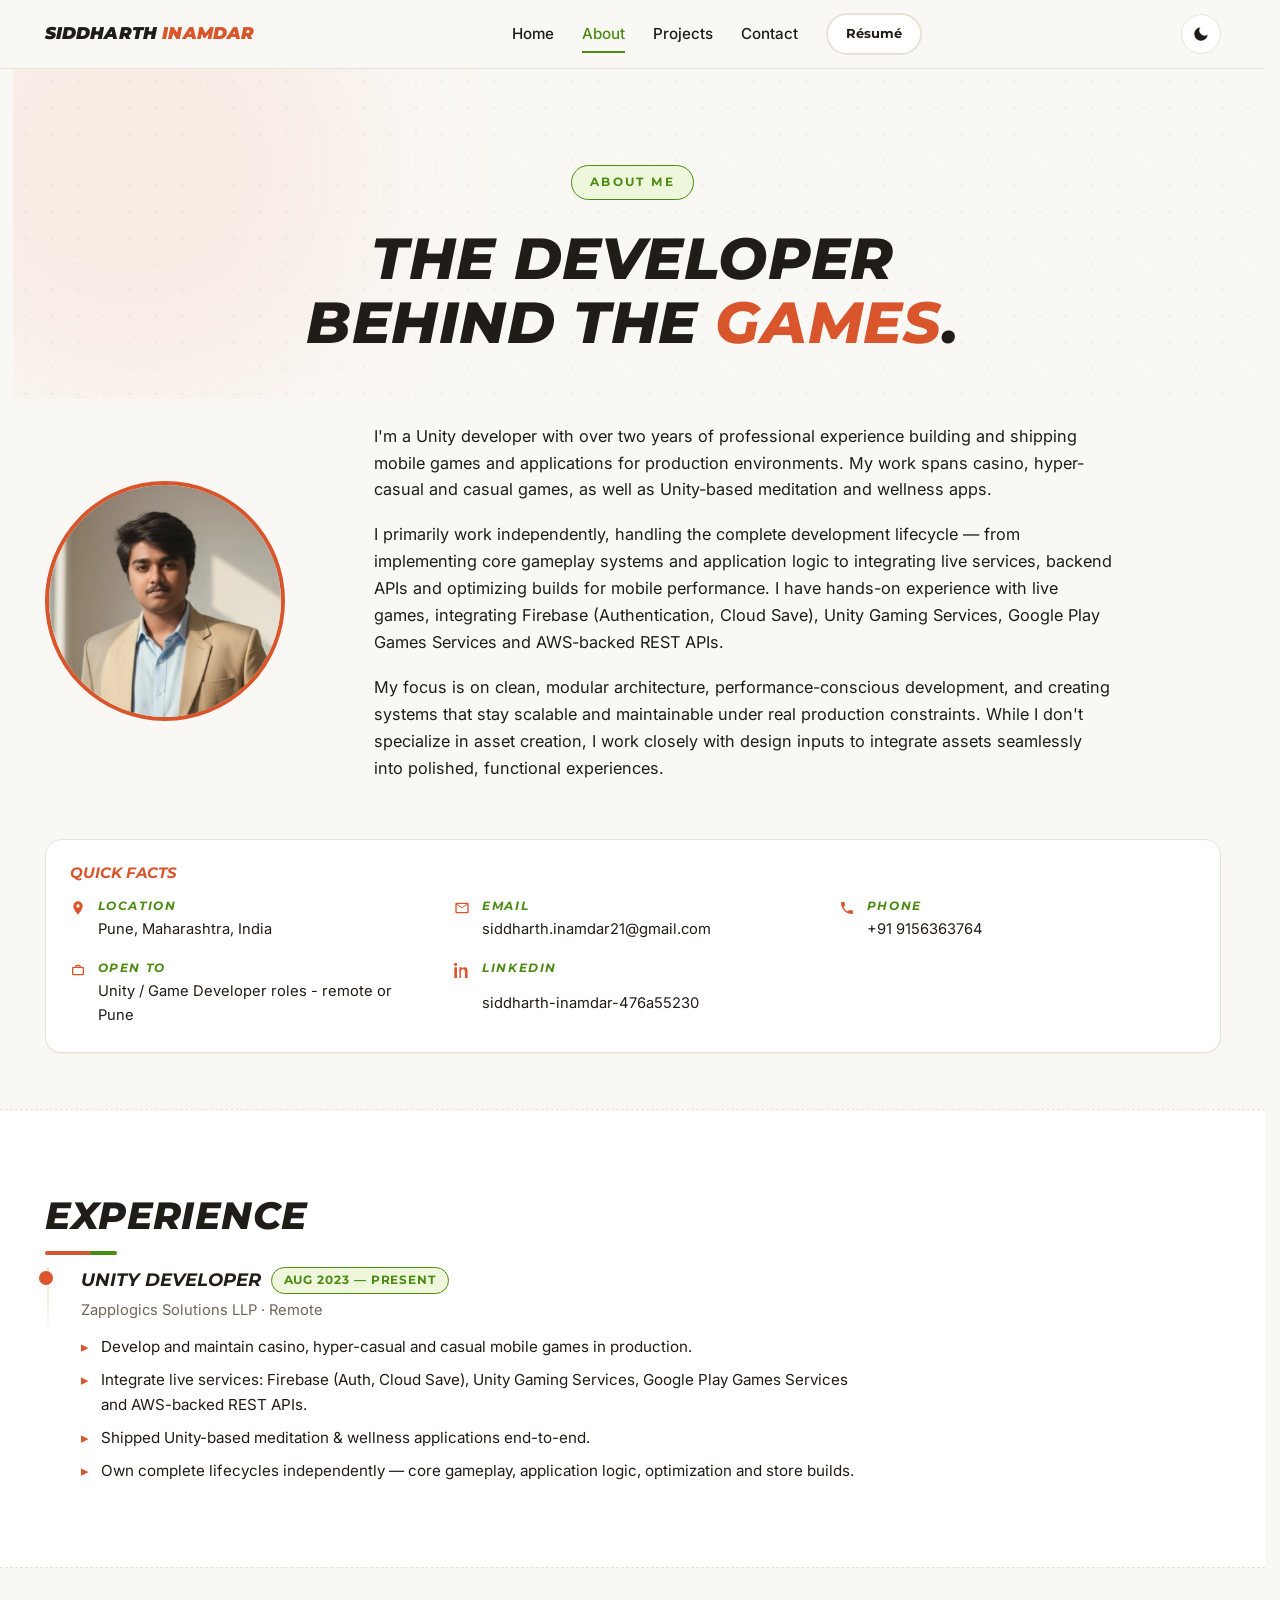
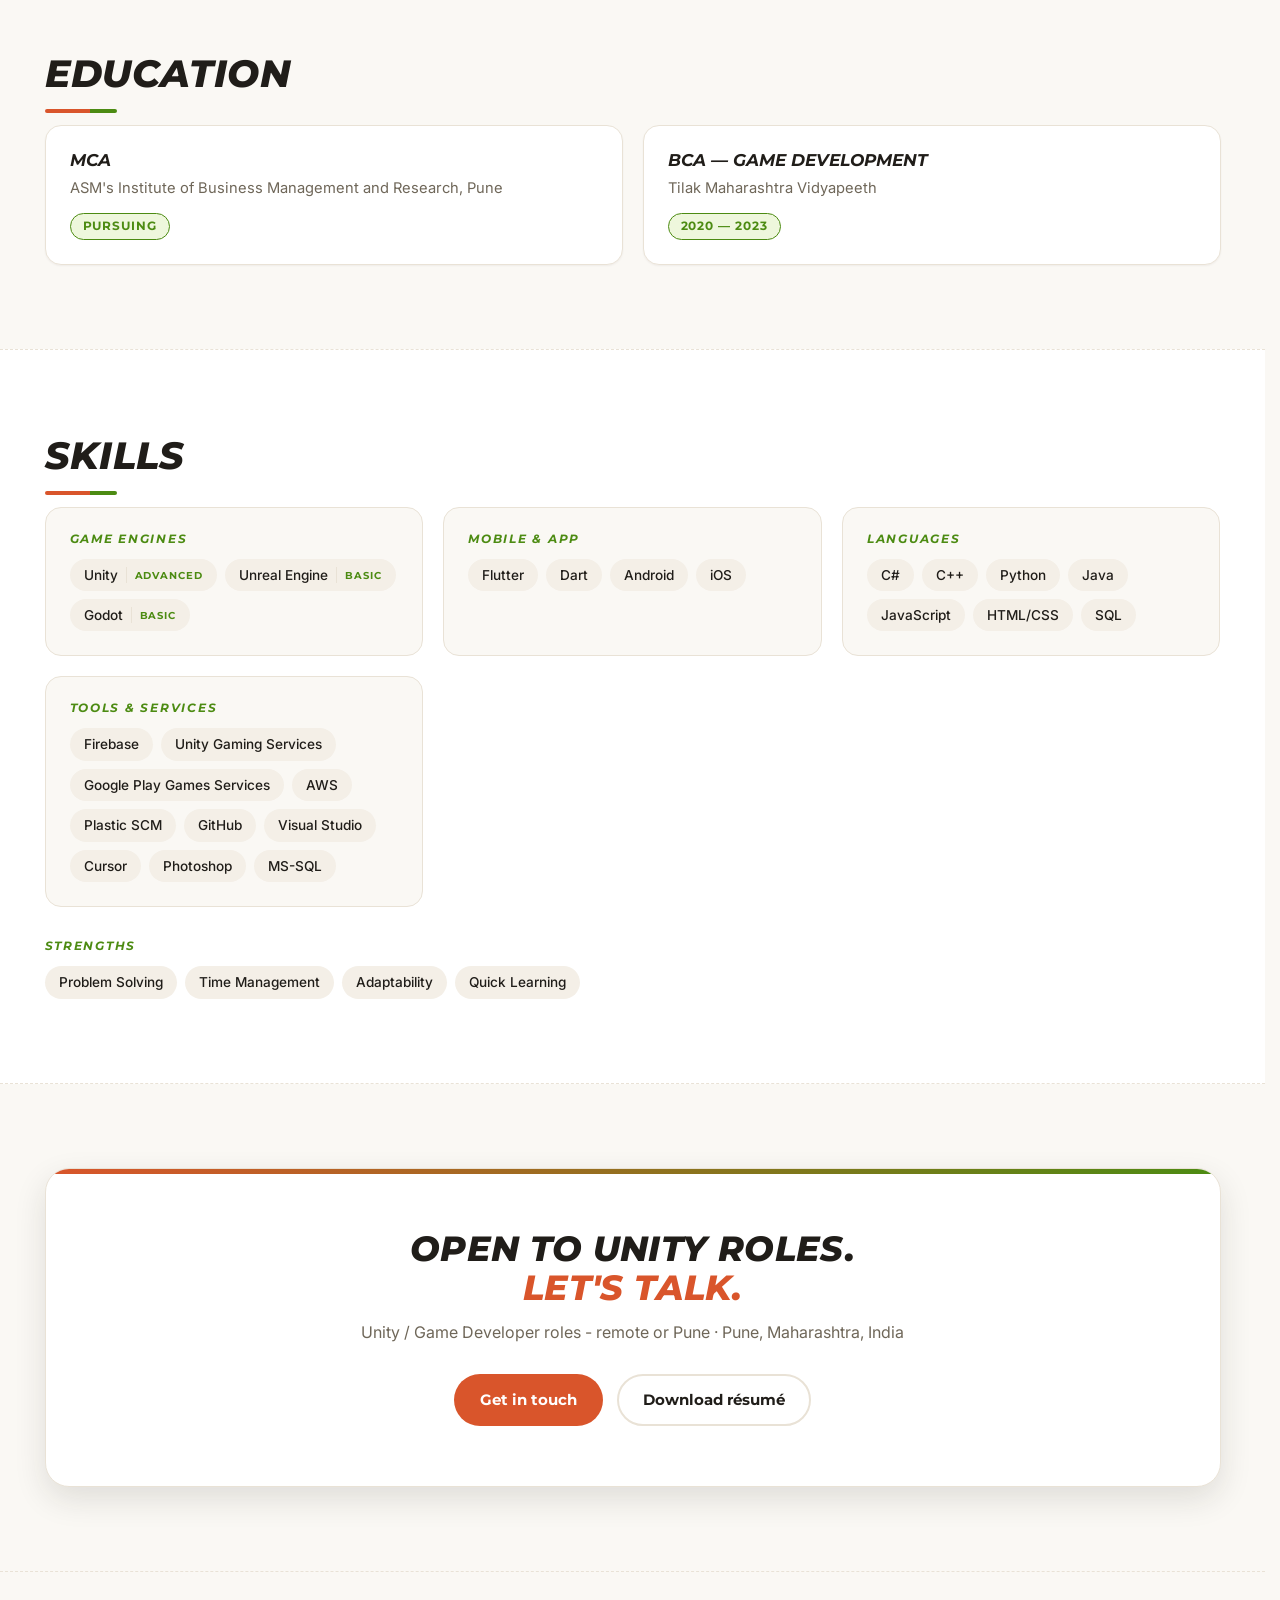
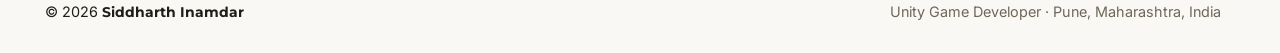
==== pages/about/index.html @ 82a7744d "Portfolio site Static site (plain HTML/CSS/JS, no build step) for GitHub Pages.  - 55 projects in da" ====
<!DOCTYPE html>
<html lang="en">
<head>
  <meta charset="UTF-8" />
  <meta name="viewport" content="width=device-width, initial-scale=1.0" />
  <title>About — Siddharth Inamdar</title>
  <meta name="description" content="About Siddharth Inamdar — Unity developer with 3+ years of professional experience: work history, education, skills and strengths." />

  <meta property="og:type" content="profile" />
  <meta property="og:title" content="About — Siddharth Inamdar" />
  <meta property="og:description" content="Unity developer with 3+ years shipping mobile games. Experience, education and skills." />
  <meta property="og:image" content="../../assets/og-image.png" />
  <meta name="twitter:card" content="summary_large_image" />

  <link rel="icon" type="image/svg+xml" href="../../assets/favicon.svg" />

  <script>
    (function () {
      var t = localStorage.getItem("theme");
      if (!t) t = (window.matchMedia && window.matchMedia("(prefers-color-scheme: light)").matches) ? "light" : "dark";
      document.documentElement.setAttribute("data-theme", t);
    })();
  </script>

  <link rel="preconnect" href="https://fonts.googleapis.com" />
  <link rel="preconnect" href="https://fonts.gstatic.com" crossorigin />
  <link href="https://fonts.googleapis.com/css2?family=Inter:wght@400;500;600&family=Montserrat:ital,wght@0,600;0,700;1,800;1,900&display=swap" rel="stylesheet" />

  <link rel="stylesheet" href="../../css/style.css" />
</head>
<body>

  <!-- ============ NAV ============ -->
  <header class="nav" id="top">
    <div class="nav-inner container">
      <a href="../../index.html" class="wordmark">Siddharth&nbsp;<span>Inamdar</span></a>
      <nav class="nav-links" id="navLinks" aria-label="Main navigation">
        <a href="../../index.html">Home</a>
        <a href="../about/index.html" aria-current="page">About</a>
        <a href="../projects/index.html">Projects</a>
        <a href="../contact/index.html">Contact</a>
        <a class="btn btn-outline btn-sm" href="../../assets/resume/Siddharth_Inamdar_Resume.pdf" download>Résumé</a>
      </nav>
      <div class="nav-actions">
        <button class="theme-toggle" id="themeToggle" aria-label="Toggle light/dark theme">
          <svg class="icon-sun" viewBox="0 0 24 24" aria-hidden="true"><path d="M12 17a5 5 0 1 0 0-10 5 5 0 0 0 0 10zm0 2a1 1 0 0 1 1 1v1a1 1 0 1 1-2 0v-1a1 1 0 0 1 1-1zm0-16a1 1 0 0 1 1 1v1a1 1 0 1 1-2 0V4a1 1 0 0 1 1-1zm9 8a1 1 0 1 1 0 2h-1a1 1 0 1 1 0-2h1zM4 11a1 1 0 1 1 0 2H3a1 1 0 1 1 0-2h1zm14.66-6.07a1 1 0 0 1 0 1.41l-.7.71a1 1 0 1 1-1.42-1.41l.71-.71a1 1 0 0 1 1.41 0zM7.46 16.54a1 1 0 0 1 0 1.41l-.71.71a1 1 0 0 1-1.41-1.41l.7-.71a1 1 0 0 1 1.42 0zm11.2 2.12a1 1 0 0 1-1.41 0l-.71-.7a1 1 0 0 1 1.42-1.42l.7.71a1 1 0 0 1 0 1.41zM6.05 4.93a1 1 0 0 1 1.41 0l.71.7A1 1 0 1 1 6.75 7.05l-.7-.71a1 1 0 0 1 0-1.41z"/></svg>
          <svg class="icon-moon" viewBox="0 0 24 24" aria-hidden="true"><path d="M21 12.79A9 9 0 1 1 11.21 3a7 7 0 0 0 9.79 9.79z"/></svg>
        </button>
        <button class="nav-toggle" id="navToggle" aria-label="Toggle menu" aria-expanded="false">
          <span></span><span></span><span></span>
        </button>
      </div>
    </div>
  </header>

  <main>
    <!-- ============ PAGE HEADER ============ -->
    <section class="page-header container">
      <p class="eyebrow">About Me</p>
      <h1>The developer<br />behind the <span class="accent">games</span>.</h1>
    </section>

    <!-- ============ INTRO: photo + summary, with the facts strip beneath ============ -->
    <section class="section section-tight container">
      <div class="about-intro">
        <img class="about-photo reveal" id="aboutPhoto" src="../../assets/images/profile.jpg" alt="Siddharth Inamdar"
             onerror="this.style.display='none'" />
        <div class="about-summary" id="aboutSummary"></div>
      </div>

      <div class="side-card quick-facts reveal">
        <h3>Quick Facts</h3>
        <ul class="facts-list" id="quickFacts"></ul>
      </div>
    </section>

    <!-- ============ EXPERIENCE ============ -->
    <section class="section section-alt">
      <div class="container">
        <h2 class="section-title reveal">Experience</h2>
        <div class="timeline" id="expTimeline"></div>
      </div>
    </section>

    <!-- ============ EDUCATION ============ -->
    <section class="section container">
      <h2 class="section-title reveal">Education</h2>
      <div class="edu-grid" id="eduList"></div>
    </section>

    <!-- ============ SKILLS ============ -->
    <section class="section section-alt">
      <div class="container">
        <h2 class="section-title reveal">Skills</h2>
        <div class="skill-groups" id="skillGroups"></div>
        <h3 class="strengths-title reveal">Strengths</h3>
        <ul class="chips reveal" id="strengthChips"></ul>
      </div>
    </section>

    <!-- ============ CTA ============ -->
    <section class="section container">
      <div class="cta-band reveal">
        <h2>Open to Unity roles.<br /><span class="accent">Let's talk.</span></h2>
        <p class="muted" id="ctaOpenTo"></p>
        <div class="hero-cta">
          <a class="btn btn-primary" href="../contact/index.html">Get in touch</a>
          <a class="btn btn-outline" href="../../assets/resume/Siddharth_Inamdar_Resume.pdf" download>Download résumé</a>
        </div>
      </div>
    </section>
  </main>

  <!-- ============ FOOTER ============ -->
  <footer class="footer">
    <div class="container footer-inner">
      <span>© <span id="year"></span> <span class="footer-name">Siddharth Inamdar</span></span>
      <span class="muted" id="footerMeta"></span>
    </div>
  </footer>

  <script src="../../data/profile.js"></script>
  <script src="../../data/about.js"></script>
  <script src="../../js/core.js"></script>
  <script src="../../js/pages/about.js"></script>
</body>
</html>
---- css/style.css ----
/* ==========================================================================
   Siddharth Inamdar — Portfolio
   Dual-theme design system. DARK (default) = deep navy + coral + neon green.
   LIGHT = warm cream alternate. All colors live in the variable blocks below.
   ========================================================================== */

:root,
:root[data-theme="dark"] {
  --bg: #070720;
  --surface: #0e0e33;
  --ink: #f1f1f8;
  --muted: #a0a0c0;
  --line: #23234d;
  --accent: #ff6b52;          /* coral — primary actions, highlights */
  --accent-hover: #ff8a75;
  --accent-soft: rgba(255, 107, 82, 0.14);
  --accent2: #b8f04d;         /* neon green — active states, eyebrow */
  --accent2-soft: rgba(184, 240, 77, 0.12);
  --chip-bg: #1a1a44;
  --nav-bg: rgba(7, 7, 32, 0.82);
  --active-bg: var(--accent2);
  --active-ink: #070720;
  --shadow: 0 1px 3px rgba(0, 0, 0, 0.4);
  --shadow-lift: 0 14px 36px rgba(0, 0, 0, 0.55);
  --glow: 0 0 24px rgba(255, 107, 82, 0.25);
  --hero-glow-1: rgba(255, 107, 82, 0.14);
  --hero-glow-2: rgba(184, 240, 77, 0.10);
  --dot-grid: rgba(255, 255, 255, 0.05);
}

:root[data-theme="light"] {
  --bg: #faf8f4;
  --surface: #ffffff;
  --ink: #201d19;
  --muted: #6f6759;
  --line: #e9e2d6;
  --accent: #d9552b;
  --accent-hover: #b8401d;
  --accent-soft: #fcede6;
  --accent2: #4c8b12;
  --accent2-soft: #eef7dc;
  --chip-bg: #f4efe7;
  --nav-bg: rgba(250, 248, 244, 0.85);
  --active-bg: #201d19;
  --active-ink: #ffffff;
  --shadow: 0 1px 2px rgba(32, 29, 25, 0.05);
  --shadow-lift: 0 12px 32px rgba(32, 29, 25, 0.12);
  --glow: none;
  --hero-glow-1: rgba(217, 85, 43, 0.07);
  --hero-glow-2: rgba(76, 139, 18, 0.06);
  --dot-grid: rgba(32, 29, 25, 0.06);
}

:root {
  --radius: 16px;
  --font-display: "Montserrat", "Segoe UI", sans-serif;
  --font-body: "Inter", "Segoe UI", sans-serif;
  --container: 1240px;

  --cat-professional-bg: rgba( 91, 141, 239, 0.18); --cat-professional-ink: #6f9dff;
  --cat-published-bg:    rgba( 79, 184, 119, 0.18); --cat-published-ink:    #4fb877;
  --cat-prototype-bg:    rgba(232, 185,  60, 0.18); --cat-prototype-ink:    #d9a92f;
  --cat-academic-bg:     rgba(155, 110, 243, 0.18); --cat-academic-ink:     #a986f5;
  --cat-boardgame-bg:    rgba(240, 106, 138, 0.18); --cat-boardgame-ink:    #f06a8a;
  --cat-casino-bg:       rgba( 45, 212, 191, 0.18); --cat-casino-ink:       #2dd4bf;
  --cat-apps-bg:         rgba(251, 146,  60, 0.18); --cat-apps-ink:         #fb923c;
}

:root[data-theme="light"] {
  --cat-professional-bg: #e8f0fe; --cat-professional-ink: #2a5db0;
  --cat-published-bg:    #e5f4ea; --cat-published-ink:    #1f7a3d;
  --cat-prototype-bg:    #fdf2dc; --cat-prototype-ink:    #9a6b0f;
  --cat-academic-bg:     #f0eafc; --cat-academic-ink:     #6941c6;
  --cat-boardgame-bg:    #fde8ec; --cat-boardgame-ink:    #b42348;
  --cat-casino-bg:       #d9f6f2; --cat-casino-ink:       #0f766e;
  --cat-apps-bg:         #ffeddc; --cat-apps-ink:         #c2410c;
}

* { box-sizing: border-box; margin: 0; padding: 0; }

html { scroll-behavior: smooth; scrollbar-gutter: stable; }

body {
  font-family: var(--font-body);
  background: var(--bg);
  color: var(--ink);
  line-height: 1.65;
  -webkit-font-smoothing: antialiased;
  transition: background 0.25s ease, color 0.25s ease;
  animation: pageIn 0.45s ease both;
  overflow-x: clip;               /* safety net: never allow sideways scroll */
}

img { max-width: 100%; display: block; }
a { color: var(--accent); text-decoration: none; }
a:hover { color: var(--accent-hover); }

/* Fluid, centered content column. Horizontal padding grows with the viewport,
   so content breathes on large screens and hugs the edges on small phones. */
.container { width: 100%; max-width: var(--container); margin: 0 auto; padding: 0 clamp(16px, 4vw, 32px); }
.muted { color: var(--muted); }

h1, h2 {
  font-family: var(--font-display);
  font-style: italic;
  font-weight: 800;
  text-transform: uppercase;
  letter-spacing: 0.01em;
  line-height: 1.12;
}
h3 { font-family: var(--font-display); font-weight: 700; line-height: 1.2; }

/* ============ Animations ============ */
@keyframes pageIn { from { opacity: 0; } to { opacity: 1; } }
@keyframes fadeUp { from { opacity: 0; transform: translateY(26px); } to { opacity: 1; transform: none; } }
@keyframes drift1 { 0%, 100% { transform: translate(0, 0) scale(1); } 50% { transform: translate(50px, 34px) scale(1.12); } }
@keyframes drift2 { 0%, 100% { transform: translate(0, 0) scale(1); } 50% { transform: translate(-44px, -28px) scale(1.08); } }
@keyframes popIn { from { opacity: 0; transform: translateY(18px) scale(0.97); } to { opacity: 1; transform: none; } }

/* Scroll-reveal: elements start hidden, .in (added by JS) animates them up */
.reveal { opacity: 0; transform: translateY(26px); transition: opacity 0.6s ease, transform 0.6s ease; }
.reveal.in { opacity: 1; transform: none; }

@media (prefers-reduced-motion: reduce) {
  html { scroll-behavior: auto; }
  *, *::before, *::after { transition: none !important; animation: none !important; }
  .reveal { opacity: 1; transform: none; }
}

/* ============ Buttons ============ */
.btn {
  display: inline-flex; align-items: center; justify-content: center; gap: 8px;
  font-family: var(--font-display); font-weight: 700; font-size: 0.92rem;
  padding: 12px 24px; border-radius: 999px; border: 2px solid transparent;
  cursor: pointer; transition: all 0.18s ease; white-space: nowrap;
}
.btn-primary { background: var(--accent); color: #fff; box-shadow: var(--glow); }
.btn-primary:hover { background: var(--accent-hover); color: #fff; transform: translateY(-2px); }
.btn-outline { border-color: var(--line); color: var(--ink); background: var(--surface); }
.btn-outline:hover { border-color: var(--accent); color: var(--accent); transform: translateY(-2px); }
.btn-sm { padding: 8px 18px; font-size: 0.82rem; }

/* ============ Nav ============ */
.nav {
  position: sticky; top: 0; z-index: 50;
  background: var(--nav-bg);
  backdrop-filter: blur(10px);
  border-bottom: 1px solid var(--line);
}
.nav-inner { display: flex; align-items: center; justify-content: space-between; gap: 16px; height: 68px; }
.wordmark {
  font-family: var(--font-display); font-style: italic; font-weight: 900;
  text-transform: uppercase; font-size: 1.05rem; color: var(--ink); letter-spacing: 0.01em;
}
.wordmark span { color: var(--accent); }
.nav-links { display: flex; align-items: center; gap: 28px; }
.nav-links a:not(.btn) {
  color: var(--ink); font-weight: 500; font-size: 0.95rem; position: relative;
}
.nav-links a:not(.btn)::after {
  content: ""; position: absolute; left: 0; bottom: -6px; width: 0; height: 2px;
  background: var(--accent2); transition: width 0.2s ease;
}
.nav-links a:not(.btn):hover { color: var(--accent2); }
.nav-links a:not(.btn):hover::after { width: 100%; }
.nav-links a[aria-current="page"] { color: var(--accent2); }
.nav-links a[aria-current="page"]::after { width: 100%; }
.nav-actions { display: flex; align-items: center; gap: 10px; }
.theme-toggle {
  width: 40px; height: 40px; border-radius: 50%; border: 1px solid var(--line);
  background: var(--surface); cursor: pointer; display: flex; align-items: center;
  justify-content: center; transition: all 0.18s ease; padding: 0;
}
.theme-toggle:hover { border-color: var(--accent); transform: rotate(15deg); }
.theme-toggle svg { width: 18px; height: 18px; fill: var(--ink); }
:root[data-theme="dark"] .theme-toggle .icon-moon { display: none; }
:root[data-theme="dark"] .theme-toggle .icon-sun { display: block; }
:root[data-theme="light"] .theme-toggle .icon-sun { display: none; }
:root[data-theme="light"] .theme-toggle .icon-moon { display: block; }
.nav-toggle { display: none; background: none; border: 0; cursor: pointer; padding: 8px; }
.nav-toggle span { display: block; width: 22px; height: 2px; background: var(--ink); margin: 5px 0; transition: 0.2s; }

/* ============ Hero / Page header ============ */
.hero, .page-header {
  padding-block: 96px 72px; text-align: center; position: relative; overflow: hidden;
  background-image: radial-gradient(var(--dot-grid) 1px, transparent 1px);
  background-size: 26px 26px;
}
.hero::before, .hero::after, .page-header::before {
  content: ""; position: absolute; border-radius: 50%; filter: blur(70px);
  pointer-events: none; z-index: -1;
}
.hero::before, .page-header::before {
  width: 480px; height: 480px; background: var(--hero-glow-1); top: -140px; left: -120px;
  animation: drift1 14s ease-in-out infinite;
}
.hero::after {
  width: 420px; height: 420px; background: var(--hero-glow-2); bottom: -160px; right: -100px;
  animation: drift2 16s ease-in-out infinite;
}
/* staggered entrance */
.hero > *, .page-header > * { animation: fadeUp 0.65s ease both; }
.hero > *:nth-child(1), .page-header > *:nth-child(1) { animation-delay: 0.05s; }
.hero > *:nth-child(2), .page-header > *:nth-child(2) { animation-delay: 0.15s; }
.hero > *:nth-child(3) { animation-delay: 0.25s; }
.hero > *:nth-child(4) { animation-delay: 0.35s; }
.hero > *:nth-child(5) { animation-delay: 0.45s; }
.hero > *:nth-child(6) { animation-delay: 0.55s; }

.page-header { padding-bottom: 24px; }

.hero-photo {
  width: 168px; height: 168px; border-radius: 50%; object-fit: cover;
  margin: 0 auto 28px; border: 4px solid var(--accent);
  box-shadow: var(--glow), var(--shadow-lift);
  transition: transform 0.25s ease;
}
.hero-photo:hover { transform: scale(1.04) rotate(2deg); }
.eyebrow {
  display: inline-block; font-family: var(--font-display); font-weight: 700;
  font-size: 0.78rem; letter-spacing: 0.2em; text-transform: uppercase;
  color: var(--accent2); background: var(--accent2-soft);
  border: 1px solid var(--accent2);
  padding: 6px 18px; border-radius: 999px; margin-bottom: 26px;
}
.hero h1, .page-header h1 { font-size: clamp(2.2rem, 5.5vw, 3.6rem); margin-bottom: 20px; }
.hero h1 .accent, .page-header h1 .accent, .cta-band .accent { color: var(--accent); }
:root[data-theme="dark"] .hero h1 .accent,
:root[data-theme="dark"] .page-header h1 .accent,
:root[data-theme="dark"] .cta-band .accent { text-shadow: 0 0 28px rgba(255, 107, 82, 0.45); }
.hero-sub { max-width: 640px; margin: 0 auto 32px; color: var(--muted); font-size: 1.1rem; }
.hero-cta { display: flex; gap: 14px; justify-content: center; flex-wrap: wrap; margin-bottom: 48px; }
.hero-stats { display: flex; gap: 12px; justify-content: center; flex-wrap: wrap; list-style: none; }
.hero-stats li {
  background: var(--surface); border: 1px solid var(--line); border-radius: 12px;
  padding: 10px 20px; font-size: 0.9rem; color: var(--muted); box-shadow: var(--shadow);
}
.hero-stats strong { color: var(--accent2); font-family: var(--font-display); font-weight: 700; margin-right: 4px; }

/* ============ Sections ============ */
.section { padding-block: 84px; }
.section-tight { padding-top: 24px; padding-bottom: 56px; }
.section-alt {
  background: var(--surface);
  border-top: 1px dashed var(--line);
  border-bottom: 1px dashed var(--line);
}
.section-title { font-size: clamp(1.7rem, 3.5vw, 2.4rem); margin-bottom: 12px; }
.section-title::after {
  content: ""; display: block; width: 72px; height: 4px; border-radius: 2px;
  background: linear-gradient(90deg, var(--accent) 0 62%, var(--accent2) 62% 100%);
  margin-top: 14px;
}
.section-sub { color: var(--muted); margin-bottom: 36px; max-width: 640px; }

/* ============ Highlights (Home) ============ */
.highlights { display: grid; grid-template-columns: repeat(auto-fit, minmax(min(100%, 240px), 1fr)); gap: 20px; }
.hl-card {
  background: var(--surface); border: 1px solid var(--line); border-radius: var(--radius);
  padding: 26px 24px; box-shadow: var(--shadow);
  transition: transform 0.2s ease, box-shadow 0.2s ease, border-color 0.2s ease;
}
.hl-card:hover { transform: translateY(-4px); border-color: var(--accent); box-shadow: var(--shadow-lift), var(--glow); }
.hl-icon {
  width: 46px; height: 46px; border-radius: 12px; background: var(--accent-soft);
  display: flex; align-items: center; justify-content: center; font-size: 1.35rem;
  margin-bottom: 16px;
}
.hl-card h3 { font-size: 1rem; font-style: italic; text-transform: uppercase; margin-bottom: 8px; }
.hl-card p { font-size: 0.9rem; color: var(--muted); }

/* ============ Showcase — rotating hero banner (Home) ============ */
@keyframes slideIn { from { opacity: 0; transform: scale(1.015); } to { opacity: 1; transform: none; } }
@keyframes kenburns { from { transform: scale(1); } to { transform: scale(1.07); } }

.showcase {
  position: relative; border-radius: 24px; overflow: hidden;
  border: 1px solid var(--line); box-shadow: var(--shadow-lift);
  background: var(--surface);
}
.show-slide {
  position: relative; width: 100%; aspect-ratio: 21 / 9;
  min-height: 340px; max-height: 500px;
  animation: slideIn 0.5s ease both; cursor: pointer;
}
.show-slide > img, .show-slide > .thumb-fallback {
  position: absolute; inset: 0; width: 100%; height: 100%; object-fit: cover;
}
.show-slide > img { animation: kenburns 9s ease-out both; }
.show-slide > .thumb-fallback { font-size: 4rem; }
.show-scrim {
  position: absolute; inset: 0;
  background: linear-gradient(180deg, rgba(3, 3, 14, 0.05) 25%, rgba(3, 3, 14, 0.88) 100%);
}
.show-info {
  position: absolute; left: 0; right: 0; bottom: 0; z-index: 2;
  padding: 30px 88px; display: grid; gap: 8px; justify-items: start;
  text-align: left; color: #fff;
}
.show-info h3 {
  font-size: clamp(1.4rem, 3.2vw, 2.1rem); font-style: italic; font-weight: 800;
  text-transform: uppercase; color: #fff;
}
.show-genre { color: #b8f04d; font-weight: 600; font-size: 0.9rem; }
.show-desc {
  color: rgba(255, 255, 255, 0.85); max-width: 580px; font-size: 0.95rem;
  display: -webkit-box; -webkit-line-clamp: 2; -webkit-box-orient: vertical; overflow: hidden;
}
.show-actions { display: flex; flex-wrap: wrap; gap: 10px; margin-top: 8px; }
.btn-ghost {
  border-color: rgba(255, 255, 255, 0.55); color: #fff; background: rgba(3, 3, 14, 0.25);
}
.btn-ghost:hover { border-color: #fff; color: #fff; background: rgba(3, 3, 14, 0.5); }
.show-arrow {
  position: absolute; top: 50%; transform: translateY(-50%); z-index: 3;
  width: 46px; height: 46px; border-radius: 50%; cursor: pointer;
  background: rgba(3, 3, 14, 0.5); border: 1px solid rgba(255, 255, 255, 0.3);
  backdrop-filter: blur(6px); display: flex; align-items: center; justify-content: center;
  transition: background 0.15s ease, transform 0.15s ease;
}
.show-arrow svg { width: 20px; height: 20px; fill: none; stroke: #fff; stroke-width: 2.5; stroke-linecap: round; stroke-linejoin: round; }
.show-arrow:hover { background: var(--accent); transform: translateY(-50%) scale(1.08); }
.show-arrow.prev { left: 16px; }
.show-arrow.next { right: 16px; }
.show-dots { position: absolute; bottom: 16px; right: 20px; z-index: 3; display: flex; gap: 7px; }
.show-dot {
  width: 9px; height: 9px; border-radius: 999px; border: 0; cursor: pointer; padding: 0;
  background: rgba(255, 255, 255, 0.45); transition: all 0.25s ease;
}
.show-dot.active { background: var(--accent2); width: 24px; }

/* ============ Spotlight (Home) ============ */
.spotlight { display: grid; gap: 56px; }
.spot-row { display: grid; grid-template-columns: 1.05fr 1fr; gap: 40px; align-items: center; }
.spot-row.flip .spot-media { order: 2; }
.spot-media {
  display: block; aspect-ratio: 16 / 9; border-radius: 20px; overflow: hidden; position: relative;
  border: 1px solid var(--line); background: var(--chip-bg); cursor: pointer;
  box-shadow: var(--shadow-lift); padding: 0; width: 100%;
  transition: transform 0.25s ease, border-color 0.25s ease, box-shadow 0.25s ease;
}
.spot-media:hover { transform: translateY(-4px); border-color: var(--accent); box-shadow: var(--shadow-lift), var(--glow); }
.spot-media img { width: 100%; height: 100%; object-fit: cover; transition: transform 0.35s ease; }
.spot-media:hover img { transform: scale(1.05); }
.spot-media .thumb-fallback { border-radius: 0; }
.spot-media .play-badge {
  position: absolute; bottom: 14px; right: 14px;
  background: var(--accent); color: #fff; font-family: var(--font-display);
  font-weight: 700; font-size: 0.75rem; letter-spacing: 0.08em; text-transform: uppercase;
  padding: 6px 14px; border-radius: 999px; display: inline-flex; align-items: center; gap: 6px;
  box-shadow: var(--glow);
}
.spot-media .play-badge::before {
  content: ""; border-style: solid; border-width: 5px 0 5px 8px;
  border-color: transparent transparent transparent #fff;
}
.spot-body .badge { margin-bottom: 10px; }
.spot-body h3 {
  font-size: 1.5rem; font-style: italic; font-weight: 800; text-transform: uppercase;
  margin-bottom: 4px;
}
.spot-genre { color: var(--accent); font-weight: 500; font-size: 0.9rem; margin-bottom: 14px; }
.spot-body p.spot-desc { color: var(--muted); margin-bottom: 16px; }
.spot-body .chips { margin-bottom: 20px; }
.spot-actions { display: flex; flex-wrap: wrap; gap: 10px; }

/* ============ Board game section (Home) ============ */
.board-row { display: grid; grid-template-columns: 1fr 1.1fr; gap: 40px; align-items: center; }
.board-row + .board-row { margin-top: 64px; }
.board-card {
  background: var(--bg); border: 3px solid var(--accent); border-radius: var(--radius);
  padding: 32px; box-shadow: var(--shadow-lift);
}
.board-tag {
  font-family: var(--font-display); font-style: italic; font-weight: 700;
  font-size: 0.75rem; letter-spacing: 0.16em; text-transform: uppercase;
  color: var(--accent2); margin-bottom: 8px;
}
.board-card h3 {
  font-size: clamp(1.4rem, 3vw, 1.9rem); font-style: italic; font-weight: 800;
  text-transform: uppercase; margin-bottom: 4px;
}
.board-genre { color: var(--accent); font-weight: 500; font-size: 0.9rem; margin-bottom: 16px; }
.board-card p.board-para { margin-bottom: 12px; font-size: 0.95rem; }
.board-actions { display: flex; flex-wrap: wrap; gap: 10px; margin-top: 20px; }

.board-gallery { display: grid; gap: 12px; }
.bg-frame {
  position: relative; aspect-ratio: 4 / 3; border-radius: 18px; overflow: hidden;
  border: 1px solid var(--line); box-shadow: var(--shadow-lift); background: var(--chip-bg);
}
.bg-frame img, .bg-frame .thumb-fallback {
  position: absolute; inset: 0; width: 100%; height: 100%; object-fit: cover;
  animation: slideIn 0.45s ease both;
}
.bg-caption { text-align: center; color: var(--muted); font-size: 0.9rem; font-weight: 500; min-height: 1.4em; }
.bg-dots { display: flex; justify-content: center; gap: 7px; }
.bg-dots .show-dot { background: var(--line); }
.bg-dots .show-dot.active { background: var(--accent2); }

/* ============ Project detail page ============ */
.pd .container:first-child { padding-top: 24px; }
/* Reads as an actual control rather than a stray line of muted text. */
.pd-back {
  display: inline-flex; align-items: center; gap: 8px; margin-top: 20px;
  font-family: var(--font-display); font-weight: 700; font-size: 0.8rem;
  letter-spacing: 0.08em; text-transform: uppercase; color: var(--muted);
  border: 1px solid var(--line); border-radius: 999px; padding: 7px 16px;
  transition: color 0.18s ease, border-color 0.18s ease, transform 0.18s ease;
}
.pd-back:hover { color: var(--accent); border-color: var(--accent); transform: translateX(-3px); }

.pd-hero {
  position: relative; width: 100%; aspect-ratio: 16 / 9;
  max-height: 560px; border-radius: 22px; overflow: hidden; margin-top: 14px;
  border: 1px solid var(--line); box-shadow: var(--shadow-lift); background: #05051a;
}
.pd-hero > img { width: 100%; height: 100%; object-fit: cover; animation: slideIn 0.5s ease both; }
.pd-hero > .yt-facade { border-radius: 22px; }
.pd-hero > .yt-facade .play { width: 84px; height: 58px; }
.pd-hero > iframe { width: 100%; height: 100%; border: 0; display: block; }

/* Designed "poster" state when a project has no image or video yet.
   This is currently the common case, so it stays a slim banner rather than a
   full-height stand-in for a screenshot that doesn't exist. */
.pd-hero.poster { aspect-ratio: auto; height: 200px; max-height: none; }
.pd-poster {
  position: absolute; inset: 0; display: flex; flex-direction: column;
  align-items: center; justify-content: center; gap: 16px; text-align: center; padding: 24px;
  background-image: radial-gradient(rgba(255, 255, 255, 0.09) 1.2px, transparent 1.2px);
  background-size: 22px 22px;
}
.pd-poster .pd-poster-note {
  display: inline-flex; align-items: center; gap: 8px;
  font-size: 0.85rem; color: rgba(255, 255, 255, 0.9);
  background: rgba(0, 0, 0, 0.28); border: 1px solid rgba(255, 255, 255, 0.28);
  padding: 7px 16px; border-radius: 999px;
}

.pd-head { margin: 32px 0 8px; }
.pd-badges { display: flex; gap: 8px; margin-bottom: 12px; }
.pd-head h1 {
  font-size: clamp(1.9rem, 4.5vw, 3rem); font-style: italic; font-weight: 800;
  text-transform: uppercase; margin-bottom: 6px;
}
.pd-genre { color: var(--accent); font-weight: 600; font-size: 1rem; }

.pd-grid { display: grid; grid-template-columns: 1.7fr 1fr; gap: 44px; margin-top: 28px; align-items: start; }
.pd-main #pdDesc p { margin-bottom: 16px; font-size: 1.04rem; }
.pd-section-h {
  font-size: 1.3rem; font-style: italic; font-weight: 800; text-transform: uppercase;
  margin: 36px 0 18px;
}
.pd-gallery-wrap .board-gallery { max-width: none; }

.pd-side { display: grid; gap: 18px; position: sticky; top: 92px; }
.pd-card {
  background: var(--surface); border: 1px solid var(--line); border-radius: var(--radius);
  padding: 22px 24px; box-shadow: var(--shadow);
}
.pd-card h3 {
  font-size: 0.8rem; font-style: italic; text-transform: uppercase; letter-spacing: 0.12em;
  color: var(--accent2); margin-bottom: 14px;
}
.pd-role-card { border-left: 3px solid var(--accent); }
.pd-role-card p { font-size: 0.95rem; }
.pd-role-list { list-style: none; display: grid; gap: 9px; font-size: 0.92rem; }
.pd-role-list li { position: relative; padding-left: 18px; }
.pd-role-list li::before { content: "b8"; position: absolute; left: 0; color: var(--accent); }
.pd-links { display: grid; gap: 10px; }
.pd-links .btn { width: 100%; }

.pd-nav { display: grid; grid-template-columns: 1fr 1fr; gap: 16px; border-top: 1px dashed var(--line); padding-top: 28px; }
.pd-nav-item {
  display: grid; gap: 4px; padding: 18px 22px; border-radius: var(--radius);
  border: 1px solid var(--line); background: var(--surface); transition: all 0.18s ease;
}
.pd-nav-item:hover { border-color: var(--accent); transform: translateY(-3px); box-shadow: var(--shadow-lift); }
.pd-nav-item.next { text-align: right; }
.pd-nav-dir {
  font-family: var(--font-display); font-weight: 700; font-size: 0.72rem;
  letter-spacing: 0.12em; text-transform: uppercase; color: var(--muted);
}
.pd-nav-title { font-family: var(--font-display); font-style: italic; font-weight: 700; color: var(--ink); }
.pd-notfound { text-align: center; padding-block: 80px; }
.pd-notfound h1 { font-size: 2rem; margin-bottom: 12px; }

/* ============ About page ============ */
/* Portrait sits vertically centred against the summary rather than pinned to its
   top, and the gap widens with the viewport so the text sits further right. */
.about-intro {
  display: grid; grid-template-columns: 240px 1fr;
  gap: clamp(48px, 7vw, 96px); align-items: center;
}
.about-photo {
  width: 100%; max-width: 240px; aspect-ratio: 1; border-radius: 50%; object-fit: cover;
  border: 4px solid var(--accent); box-shadow: var(--glow), var(--shadow-lift);
  margin: 0 auto 20px;
}
.quick-facts { margin-top: 40px; }
.facts-list {
  list-style: none; font-size: 0.92rem;
  display: grid; grid-template-columns: repeat(auto-fit, minmax(min(100%, 300px), 1fr));
  gap: 18px 28px;
}
.facts-list li {
  display: grid; grid-template-columns: 16px 1fr; column-gap: 12px; row-gap: 1px;
  overflow-wrap: anywhere;
}
.facts-list li svg { width: 16px; height: 16px; fill: var(--accent); grid-row: span 2; margin-top: 3px; }
.facts-list .fact-value { color: var(--ink); }
.facts-list .fact-label {
  font-family: var(--font-display); font-style: italic; font-weight: 700;
  font-size: 0.72rem; letter-spacing: 0.14em; text-transform: uppercase; color: var(--accent2);
}
.facts-list a { color: var(--ink); }
.facts-list a:hover { color: var(--accent); }
.about-summary { max-width: 74ch; }
.about-summary p { margin-bottom: 18px; font-size: 1.02rem; }
.about-summary p strong { color: var(--accent); font-weight: 600; }

.side-card {
  background: var(--surface); border: 1px solid var(--line); border-radius: var(--radius);
  padding: 24px; box-shadow: var(--shadow);
}
.side-card h3 { font-size: 0.95rem; font-style: italic; text-transform: uppercase; margin-bottom: 14px; color: var(--accent); }

/* Timeline */
.timeline { display: grid; gap: 8px; }
.tl-item { position: relative; padding: 0 0 36px 34px; border-left: 2px solid var(--line); }
.tl-item:last-child { border-left-color: transparent; padding-bottom: 0; }
/* A single entry has no siblings to draw the spine, so the rule above would
   leave its dot floating. Give it a short fading connector instead. */
.tl-item:only-child { background: linear-gradient(var(--line), transparent) left top / 2px 72px no-repeat; }
.tl-item::before {
  content: ""; position: absolute; left: -8px; top: 4px; width: 14px; height: 14px;
  border-radius: 50%; background: var(--accent); box-shadow: 0 0 0 4px var(--accent-soft), var(--glow);
}
.tl-head { display: flex; flex-wrap: wrap; align-items: center; gap: 10px; margin-bottom: 4px; }
.tl-head h3 { font-size: 1.15rem; font-style: italic; text-transform: uppercase; }
.tl-period {
  font-family: var(--font-display); font-weight: 700; font-size: 0.72rem;
  letter-spacing: 0.08em; text-transform: uppercase;
  background: var(--accent2-soft); color: var(--accent2); border: 1px solid var(--accent2);
  padding: 3px 12px; border-radius: 999px;
}
.tl-org { color: var(--muted); font-size: 0.92rem; margin-bottom: 12px; }
.tl-points { list-style: none; display: grid; gap: 8px; }
.tl-points li { position: relative; padding-left: 20px; font-size: 0.95rem; max-width: 78ch; }
.tl-points li::before { content: "▸"; position: absolute; left: 0; color: var(--accent); }

/* Education */
.edu-grid { display: grid; grid-template-columns: repeat(auto-fit, minmax(min(100%, 280px), 1fr)); gap: 20px; }
.edu-card {
  background: var(--surface); border: 1px solid var(--line); border-radius: var(--radius);
  padding: 24px; box-shadow: var(--shadow); display: grid; gap: 6px; align-content: start;
  transition: transform 0.2s ease, border-color 0.2s ease;
}
.edu-card:hover { transform: translateY(-3px); border-color: var(--accent); }
.edu-card h3 { font-size: 1.05rem; font-style: italic; text-transform: uppercase; }
.edu-card .edu-school { color: var(--muted); font-size: 0.92rem; }
.edu-card .tl-period { width: fit-content; margin-top: 6px; }

/* Skills (About page) */
.skill-groups { display: grid; grid-template-columns: repeat(auto-fit, minmax(min(100%, 280px), 1fr)); gap: 20px; }
.skill-group {
  background: var(--bg); border: 1px solid var(--line); border-radius: var(--radius); padding: 24px;
}
.section-alt .skill-group { background: var(--bg); }
.skill-group h3 {
  font-size: 0.78rem; font-style: italic; text-transform: uppercase; letter-spacing: 0.14em;
  color: var(--accent2); margin-bottom: 12px;
}
.chips { list-style: none; display: flex; flex-wrap: wrap; gap: 8px; }
.chips li {
  background: var(--chip-bg); border-radius: 999px; padding: 5px 14px;
  font-size: 0.85rem; font-weight: 500;
}
.skill-group .chips li { display: inline-flex; align-items: center; gap: 8px; }
.skill-level {
  font-family: var(--font-display); font-weight: 700; font-size: 0.62rem;
  letter-spacing: 0.1em; text-transform: uppercase; color: var(--accent2);
  border-left: 1px solid var(--line); padding-left: 8px;
}

.strengths-title {
  font-size: 0.78rem; font-style: italic; text-transform: uppercase; letter-spacing: 0.14em;
  color: var(--accent2); margin: 32px 0 12px;
}

/* CTA band (About page) */
.cta-band {
  text-align: center; background: var(--surface); border: 1px solid var(--line);
  border-radius: 24px; padding: 60px 32px; box-shadow: var(--shadow-lift);
  position: relative; overflow: hidden;
}
.cta-band::before {
  content: ""; position: absolute; top: 0; left: 0; right: 0; height: 5px;
  background: linear-gradient(90deg, var(--accent), var(--accent2));
}
.cta-band h2 { font-size: clamp(1.6rem, 3.2vw, 2.2rem); margin-bottom: 12px; }
.cta-band p { margin-bottom: 28px; }
.cta-band .hero-cta { margin-bottom: 0; }

/* ============ Project scope tabs + variant switcher ============ */
/* A segmented switch rather than underlined text: this controls the whole page
   below the hero, so it has to read as a control at a glance. Accent fill keeps
   it a step above the category filter pills, which use --active-bg. */
.scope-section { padding-block: 4px 28px; }
.scope-tabs {
  display: flex; flex-wrap: wrap; justify-content: center; gap: 4px;
  width: fit-content; max-width: 100%; margin: 0 auto; padding: 5px;
  background: var(--surface); border: 1px solid var(--line);
  border-radius: 999px; box-shadow: var(--shadow);
}
.scope-btn {
  display: inline-flex; align-items: center; gap: 9px; white-space: nowrap;
  font-family: var(--font-display); font-style: italic; font-weight: 700;
  font-size: 0.9rem; letter-spacing: 0.06em; text-transform: uppercase;
  background: none; border: 0; border-radius: 999px; color: var(--muted);
  padding: 11px 24px; cursor: pointer;
  transition: background 0.18s ease, color 0.18s ease;
}
.scope-btn:hover { color: var(--ink); background: var(--chip-bg); }
.scope-btn.active { background: var(--accent); color: #fff; box-shadow: var(--glow); }
.scope-count {
  font-style: normal; font-weight: 600; font-size: 0.72rem; letter-spacing: 0.02em;
  padding: 2px 9px; border-radius: 999px;
  background: var(--chip-bg); color: var(--muted);
}
.scope-btn.active .scope-count { background: rgba(0, 0, 0, 0.2); color: #fff; }
.project-more { display: flex; justify-content: center; margin-top: 36px; }

.pd-variants { display: flex; flex-wrap: wrap; gap: 10px; margin-top: 14px; }
.pd-variant {
  display: grid; gap: 5px; justify-items: center; width: 104px; padding: 6px;
  background: var(--surface); border: 1px solid var(--line); border-radius: 12px;
  cursor: pointer; transition: border-color 0.18s ease, transform 0.18s ease;
  font-family: var(--font-display); font-weight: 700; font-size: 0.66rem;
  letter-spacing: 0.06em; text-transform: uppercase; color: var(--muted);
}
.pd-variant img { width: 100%; aspect-ratio: 16 / 9; object-fit: cover; border-radius: 7px; }
.pd-variant:hover { border-color: var(--accent); transform: translateY(-2px); }
.pd-variant.active { border-color: var(--accent); color: var(--ink); box-shadow: var(--glow); }

/* ============ Project filters ============ */
.filters { display: flex; flex-wrap: wrap; gap: 10px; margin-bottom: 32px; }
.filter-btn {
  font-family: var(--font-display); font-weight: 600; font-size: 0.85rem;
  padding: 8px 18px; border-radius: 999px; cursor: pointer;
  background: var(--bg); border: 1px solid var(--line); color: var(--muted);
  transition: all 0.15s ease;
}
.filter-btn:hover { border-color: var(--accent2); color: var(--accent2); }
.filter-btn.active { background: var(--active-bg); border-color: var(--active-bg); color: var(--active-ink); }

/* ============ Project cards ============ */
.grid { display: grid; grid-template-columns: repeat(auto-fill, minmax(min(100%, 300px), 1fr)); gap: 24px; }
.card {
  background: var(--surface); border: 1px solid var(--line); border-radius: var(--radius);
  overflow: hidden; cursor: pointer; text-align: left; padding: 0;
  font: inherit; color: inherit; display: flex; flex-direction: column;
  transition: transform 0.2s ease, box-shadow 0.2s ease, border-color 0.2s ease,
              opacity 0.45s ease;
}
.card.reveal { transition: transform 0.6s ease, box-shadow 0.2s ease, border-color 0.2s ease, opacity 0.6s ease; }
.card:hover, .card:focus-visible {
  transform: translateY(-4px);
  box-shadow: var(--shadow-lift), var(--glow);
  border-color: var(--accent);
}
.card-thumb { aspect-ratio: 16 / 9; overflow: hidden; position: relative; background: var(--chip-bg); }
.card-thumb img { width: 100%; height: 100%; object-fit: cover; transition: transform 0.3s ease; }
.card:hover .card-thumb img { transform: scale(1.04); }
.thumb-fallback {
  width: 100%; height: 100%; display: flex; align-items: center; justify-content: center;
  font-family: var(--font-display); font-style: italic; font-weight: 800;
  font-size: 2.4rem; color: rgba(255, 255, 255, 0.92);
}
.card-body { padding: 20px; display: flex; flex-direction: column; gap: 8px; flex: 1; }
.badge {
  display: inline-block; font-size: 0.72rem; font-weight: 600; letter-spacing: 0.06em;
  text-transform: uppercase; padding: 4px 10px; border-radius: 999px; width: fit-content;
}
.badge-professional { background: var(--cat-professional-bg); color: var(--cat-professional-ink); }
.badge-published    { background: var(--cat-published-bg);    color: var(--cat-published-ink); }
.badge-prototype    { background: var(--cat-prototype-bg);    color: var(--cat-prototype-ink); }
.badge-academic     { background: var(--cat-academic-bg);     color: var(--cat-academic-ink); }
.badge-boardgame    { background: var(--cat-boardgame-bg);    color: var(--cat-boardgame-ink); }
.badge-casino       { background: var(--cat-casino-bg);       color: var(--cat-casino-ink); }
.badge-apps         { background: var(--cat-apps-bg);         color: var(--cat-apps-ink); }
.card h3 { font-size: 1.12rem; }
.card-genre { font-size: 0.82rem; color: var(--accent); font-weight: 500; }
.card-desc {
  font-size: 0.9rem; color: var(--muted);
  display: -webkit-box; -webkit-line-clamp: 2; -webkit-box-orient: vertical; overflow: hidden;
}
.card .chips { margin-top: auto; padding-top: 10px; }
.card .chips li { font-size: 0.75rem; padding: 3px 10px; background: var(--bg); border: 1px solid var(--line); }

/* ============ Contact ============ */
.contact-grid { display: grid; grid-template-columns: 1.4fr 1fr; gap: 48px; }
.contact-form { display: grid; gap: 16px; }
.form-row { display: grid; grid-template-columns: 1fr 1fr; gap: 16px; }
.contact-form label { display: grid; gap: 6px; font-weight: 500; font-size: 0.9rem; }
.contact-form input, .contact-form textarea {
  font: inherit; padding: 12px 14px; border: 1px solid var(--line); border-radius: 10px;
  background: var(--bg); color: var(--ink); resize: vertical;
  transition: border-color 0.15s ease;
}
.contact-form input:focus, .contact-form textarea:focus {
  outline: 2px solid var(--accent); outline-offset: 0; border-color: transparent;
}
.contact-form .btn { justify-self: start; }
.form-status { font-size: 0.9rem; color: var(--accent2); min-height: 1.4em; }
.contact-side { display: grid; gap: 8px; align-content: start; }
.contact-link {
  display: flex; align-items: center; gap: 12px; padding: 14px 18px;
  background: var(--bg); border: 1px solid var(--line); border-radius: 12px;
  color: var(--ink); font-weight: 500; font-size: 0.95rem; transition: all 0.15s ease;
}
.contact-link:hover { border-color: var(--accent); color: var(--accent); transform: translateX(4px); }
.contact-link svg { width: 20px; height: 20px; fill: var(--accent); flex-shrink: 0; }
.contact-link .contact-label { display: grid; gap: 0; }
.contact-link small { color: var(--muted); font-weight: 400; font-size: 0.78rem; }

/* ============ Footer ============ */
.footer { border-top: 1px dashed var(--line); padding: 28px 0; }
.footer-inner { display: flex; justify-content: space-between; flex-wrap: wrap; gap: 8px; font-size: 0.9rem; }
.footer-name { font-family: var(--font-display); font-weight: 700; }

/* ============ Modal ============ */
.modal { position: fixed; inset: 0; z-index: 100; display: flex; align-items: center; justify-content: center; padding: 24px; }
.modal[hidden] { display: none; }
.modal-backdrop { position: absolute; inset: 0; background: rgba(3, 3, 14, 0.72); animation: pageIn 0.25s ease both; }
.modal-card {
  position: relative; background: var(--surface); border-radius: 20px; max-width: 760px;
  width: 100%; max-height: 90vh; overflow-y: auto; box-shadow: var(--shadow-lift);
  border: 1px solid var(--line);
  animation: popIn 0.3s ease both;
}
.modal-card::before {
  content: ""; position: sticky; top: 0; display: block; height: 4px; z-index: 3;
  background: linear-gradient(90deg, var(--accent), var(--accent2));
}
.modal-close {
  position: absolute; top: 16px; right: 12px; z-index: 4;
  width: 38px; height: 38px; border-radius: 50%; border: 0; cursor: pointer;
  background: rgba(3, 3, 14, 0.65); color: #fff; font-size: 1.4rem; line-height: 1;
  transition: background 0.15s ease, transform 0.15s ease;
}
.modal-close:hover { background: var(--accent); transform: rotate(90deg); }
.modal-media { aspect-ratio: 16 / 9; background: #05051a; overflow: hidden; position: relative; }
.modal-media img, .modal-media iframe { width: 100%; height: 100%; object-fit: cover; border: 0; display: block; }
.yt-facade { position: relative; width: 100%; height: 100%; cursor: pointer; background: #05051a; border: 0; padding: 0; display: block; }
.yt-facade img { width: 100%; height: 100%; object-fit: cover; opacity: 0.85; }
.yt-facade .play {
  position: absolute; top: 50%; left: 50%; transform: translate(-50%, -50%);
  width: 72px; height: 50px; background: var(--accent); border-radius: 14px;
  display: flex; align-items: center; justify-content: center; transition: transform 0.15s ease;
  box-shadow: var(--glow);
}
.yt-facade:hover .play { transform: translate(-50%, -50%) scale(1.1); }
.yt-facade .play::after {
  content: ""; border-style: solid; border-width: 10px 0 10px 17px;
  border-color: transparent transparent transparent #fff; margin-left: 4px;
}
.modal-body { padding: 28px 32px 32px; }
.modal-badges { display: flex; gap: 8px; margin-bottom: 10px; }
.modal-body h3 {
  font-size: 1.55rem; font-style: italic; font-weight: 800; text-transform: uppercase;
  margin-bottom: 4px;
}
.modal-genre { color: var(--accent); font-weight: 500; font-size: 0.92rem; margin-bottom: 16px; }
.modal-body #modalDesc p { margin-bottom: 12px; color: var(--ink); }
.modal-role {
  background: var(--accent-soft); border-left: 3px solid var(--accent);
  border-radius: 0 12px 12px 0; padding: 14px 18px;
  font-size: 0.92rem; margin: 16px 0;
}
.modal-role:empty { display: none; }
.modal-role strong { font-family: var(--font-display); }
.modal-links { display: flex; flex-wrap: wrap; gap: 10px; margin-top: 20px; }
.modal-links:empty { display: none; }
#modalTech { margin-top: 16px; }

/* ============ Responsive ============ */
@media (max-width: 900px) {
  .spot-row { grid-template-columns: 1fr; gap: 20px; }
  .spot-row.flip .spot-media { order: 0; }
  .about-intro { grid-template-columns: 1fr; }
  .board-row { grid-template-columns: 1fr; gap: 24px; }
  .pd-grid { grid-template-columns: 1fr; gap: 28px; }
  .pd-side { position: static; }
}
@media (max-width: 860px) {
  .contact-grid { grid-template-columns: 1fr; gap: 32px; }
  .hero, .page-header { padding-block: 64px 56px; }
}
/* Collapse the nav to a hamburger before the links crowd on tablets */
@media (max-width: 780px) {
  .nav-toggle { display: block; }
  .nav-links {
    display: none; position: absolute; top: 68px; left: 0; right: 0;
    flex-direction: column; align-items: flex-start; gap: 4px;
    background: var(--bg); border-bottom: 1px solid var(--line);
    padding: 12px clamp(16px, 4vw, 32px) 20px;
  }
  .nav-links.open { display: flex; }
  .nav-links a:not(.btn) { padding: 10px 0; width: 100%; }
}
@media (max-width: 640px) {
  .scope-btn { padding: 10px 15px; font-size: 0.8rem; gap: 7px; }
  .show-slide { aspect-ratio: 4 / 3; min-height: 300px; }
  .show-info { padding: 20px 20px 44px; }
  .show-desc { display: none; }
  .show-arrow { width: 38px; height: 38px; top: 30%; }
  .show-arrow.prev { left: 10px; }
  .show-arrow.next { right: 10px; }
  .show-dots { left: 0; right: 0; justify-content: center; }
  .form-row { grid-template-columns: 1fr; }
  .section { padding-block: 56px; }
  .modal-body { padding: 22px 20px 26px; }
}
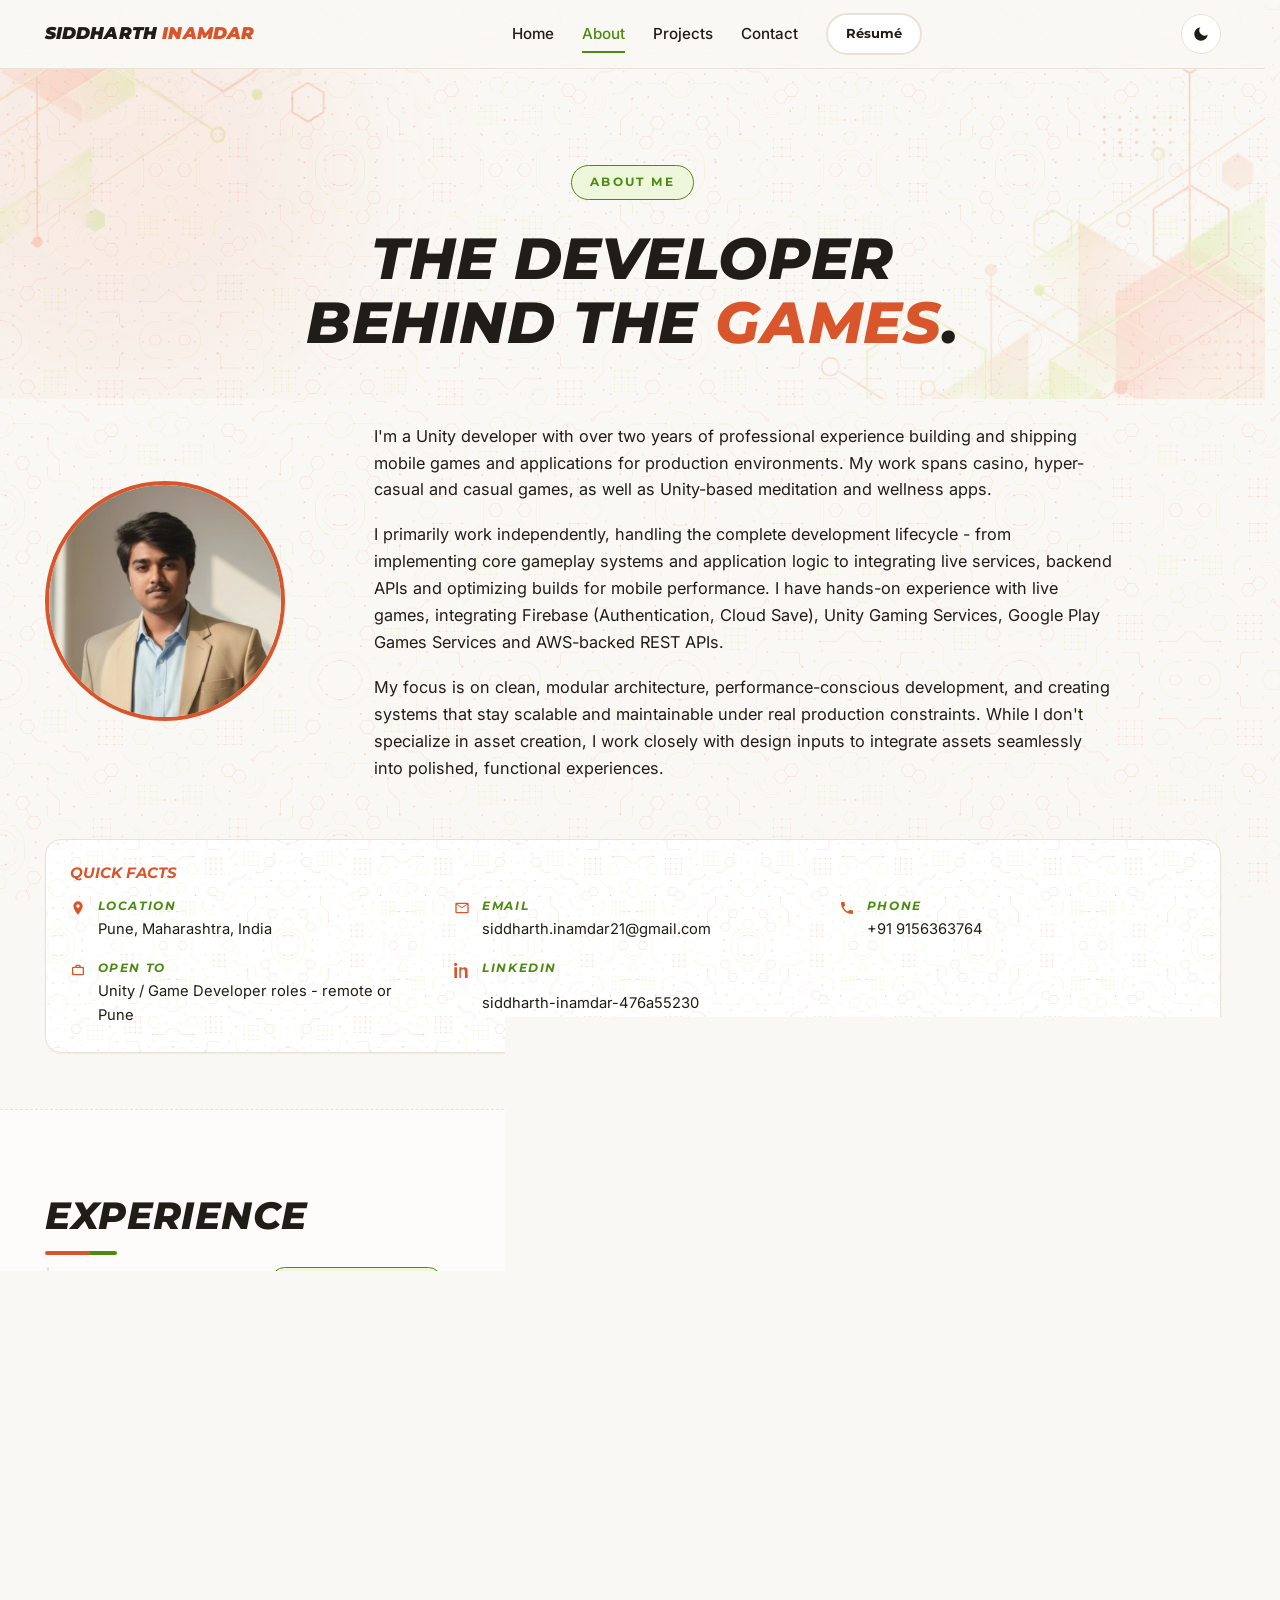
==== commit 3650a91b: "Replace em dashes, swap in your own Gems of Luna video, drop PNG masters - 131 em and en dashes repl" ====
--- a/pages/about/index.html
+++ b/pages/about/index.html
@@ -3,11 +3,11 @@
 <head>
   <meta charset="UTF-8" />
   <meta name="viewport" content="width=device-width, initial-scale=1.0" />
-  <title>About — Siddharth Inamdar</title>
-  <meta name="description" content="About Siddharth Inamdar — Unity developer with 3+ years of professional experience: work history, education, skills and strengths." />
+  <title>About - Siddharth Inamdar</title>
+  <meta name="description" content="About Siddharth Inamdar - Unity developer with 3+ years of professional experience: work history, education, skills and strengths." />
 
   <meta property="og:type" content="profile" />
-  <meta property="og:title" content="About — Siddharth Inamdar" />
+  <meta property="og:title" content="About - Siddharth Inamdar" />
   <meta property="og:description" content="Unity developer with 3+ years shipping mobile games. Experience, education and skills." />
   <meta property="og:image" content="../../assets/og-image.png" />
   <meta name="twitter:card" content="summary_large_image" />
--- a/css/style.css
+++ b/css/style.css
@@ -1,5 +1,5 @@
 /* ==========================================================================
-   Siddharth Inamdar — Portfolio
+   Siddharth Inamdar - Portfolio
    Dual-theme design system. DARK (default) = deep navy + coral + neon green.
    LIGHT = warm cream alternate. All colors live in the variable blocks below.
    ========================================================================== */
@@ -11,12 +11,13 @@
   --ink: #f1f1f8;
   --muted: #a0a0c0;
   --line: #23234d;
-  --accent: #ff6b52;          /* coral — primary actions, highlights */
+  --accent: #ff6b52;          /* coral - primary actions, highlights */
   --accent-hover: #ff8a75;
   --accent-soft: rgba(255, 107, 82, 0.14);
-  --accent2: #b8f04d;         /* neon green — active states, eyebrow */
+  --accent2: #b8f04d;         /* neon green - active states, eyebrow */
   --accent2-soft: rgba(184, 240, 77, 0.12);
   --chip-bg: #1a1a44;
+  --surface-band: rgba(14, 14, 51, 0.66);
   --nav-bg: rgba(7, 7, 32, 0.82);
   --active-bg: var(--accent2);
   --active-ink: #070720;
@@ -26,6 +27,7 @@
   --hero-glow-1: rgba(255, 107, 82, 0.14);
   --hero-glow-2: rgba(184, 240, 77, 0.10);
   --dot-grid: rgba(255, 255, 255, 0.05);
+  --hero-scrim: rgba(7, 7, 32, 0.34);   /* knocks the hero art back in dark mode */
 }
 
 :root[data-theme="light"] {
@@ -40,6 +42,7 @@
   --accent2: #4c8b12;
   --accent2-soft: #eef7dc;
   --chip-bg: #f4efe7;
+  --surface-band: rgba(255, 255, 255, 0.62);
   --nav-bg: rgba(250, 248, 244, 0.85);
   --active-bg: #201d19;
   --active-ink: #ffffff;
@@ -49,6 +52,7 @@
   --hero-glow-1: rgba(217, 85, 43, 0.07);
   --hero-glow-2: rgba(76, 139, 18, 0.06);
   --dot-grid: rgba(32, 29, 25, 0.06);
+  --hero-scrim: transparent;            /* light mode reads well at full strength */
 }
 
 :root {
@@ -92,6 +96,28 @@
 }
 
 img { max-width: 100%; display: block; }
+
+/* Faint geometric texture behind the whole page. The tile is mirror-built so it
+   wraps perfectly; the symmetry that creates is invisible at this opacity.
+   It hangs off :root rather than body because body sets `overflow-x: clip`,
+   which would clip a fixed-position descendant. */
+:root::before {
+  content: "";
+  position: fixed;
+  inset: 0;
+  z-index: -1;
+  pointer-events: none;
+  background-image: url("../assets/images/art/bg-tile-seamless.webp");
+  background-size: 340px;
+  opacity: 0.4;
+}
+/* Tuned per theme by eye - the cream ground reads the linework differently. */
+:root[data-theme="light"]::before { opacity: 0.32; }
+
+@media (prefers-reduced-motion: no-preference) {
+  :root::before { transition: opacity 0.25s ease; }
+}
+
 a { color: var(--accent); text-decoration: none; }
 a:hover { color: var(--accent-hover); }
 
@@ -183,9 +209,20 @@
 /* ============ Hero / Page header ============ */
 .hero, .page-header {
   padding-block: 96px 72px; text-align: center; position: relative; overflow: hidden;
-  background-image: radial-gradient(var(--dot-grid) 1px, transparent 1px);
-  background-size: 26px 26px;
-}
+  /* These sections also carry .container. Releasing the max-width and pushing the
+     gutter out by the leftover space lets the artwork run edge to edge while the
+     text stays on the same 1240px column as everything else. */
+  max-width: none;
+  padding-inline: calc(max(0px, (100% - var(--container)) / 2) + clamp(16px, 4vw, 32px));
+  background-image:
+    linear-gradient(var(--hero-scrim), var(--hero-scrim)),
+    url("../assets/images/art/bg-hero-soft.webp"),
+    radial-gradient(var(--dot-grid) 1px, transparent 1px);
+  background-size: cover, cover, 26px 26px;
+  background-position: center, center, top left;
+  background-repeat: no-repeat, no-repeat, repeat;
+}
+.hero > *, .page-header > * { max-width: var(--container); margin-inline: auto; }
 .hero::before, .hero::after, .page-header::before {
   content: ""; position: absolute; border-radius: 50%; filter: blur(70px);
   pointer-events: none; z-index: -1;
@@ -241,7 +278,7 @@
 .section { padding-block: 84px; }
 .section-tight { padding-top: 24px; padding-bottom: 56px; }
 .section-alt {
-  background: var(--surface);
+  background: var(--surface-band);
   border-top: 1px dashed var(--line);
   border-bottom: 1px dashed var(--line);
 }
@@ -269,7 +306,7 @@
 .hl-card h3 { font-size: 1rem; font-style: italic; text-transform: uppercase; margin-bottom: 8px; }
 .hl-card p { font-size: 0.9rem; color: var(--muted); }
 
-/* ============ Showcase — rotating hero banner (Home) ============ */
+/* ============ Showcase - rotating hero banner (Home) ============ */
 @keyframes slideIn { from { opacity: 0; transform: scale(1.015); } to { opacity: 1; transform: none; } }
 @keyframes kenburns { from { transform: scale(1); } to { transform: scale(1.07); } }
 
@@ -285,6 +322,11 @@
 }
 .show-slide > img, .show-slide > .thumb-fallback {
   position: absolute; inset: 0; width: 100%; height: 100%; object-fit: cover;
+}
+.thumb-fallback::after {
+  content: ""; position: absolute; inset: 0; pointer-events: none;
+  background: url("../assets/images/art/bg-tile-seamless.webp") center / 300px repeat;
+  opacity: 0.22;
 }
 .show-slide > img { animation: kenburns 9s ease-out both; }
 .show-slide > .thumb-fallback { font-size: 4rem; }
@@ -304,7 +346,8 @@
 .show-genre { color: #b8f04d; font-weight: 600; font-size: 0.9rem; }
 .show-desc {
   color: rgba(255, 255, 255, 0.85); max-width: 580px; font-size: 0.95rem;
-  display: -webkit-box; -webkit-line-clamp: 2; -webkit-box-orient: vertical; overflow: hidden;
+  display: -webkit-box; -webkit-box-orient: vertical; overflow: hidden;
+  -webkit-line-clamp: 2; line-clamp: 2;   /* prefixed for shipping browsers, standard for the spec */
 }
 .show-actions { display: flex; flex-wrap: wrap; gap: 10px; margin-top: 8px; }
 .btn-ghost {
@@ -343,14 +386,14 @@
 .spot-media img { width: 100%; height: 100%; object-fit: cover; transition: transform 0.35s ease; }
 .spot-media:hover img { transform: scale(1.05); }
 .spot-media .thumb-fallback { border-radius: 0; }
-.spot-media .play-badge {
+.play-badge {
   position: absolute; bottom: 14px; right: 14px;
   background: var(--accent); color: #fff; font-family: var(--font-display);
   font-weight: 700; font-size: 0.75rem; letter-spacing: 0.08em; text-transform: uppercase;
   padding: 6px 14px; border-radius: 999px; display: inline-flex; align-items: center; gap: 6px;
   box-shadow: var(--glow);
 }
-.spot-media .play-badge::before {
+.play-badge::before {
   content: ""; border-style: solid; border-width: 5px 0 5px 8px;
   border-color: transparent transparent transparent #fff;
 }
@@ -427,8 +470,12 @@
 .pd-poster {
   position: absolute; inset: 0; display: flex; flex-direction: column;
   align-items: center; justify-content: center; gap: 16px; text-align: center; padding: 24px;
-  background-image: radial-gradient(rgba(255, 255, 255, 0.09) 1.2px, transparent 1.2px);
-  background-size: 22px 22px;
+  background-image:
+    url("../assets/images/art/bg-banner-soft.webp"),
+    radial-gradient(rgba(255, 255, 255, 0.09) 1.2px, transparent 1.2px);
+  background-size: cover, 22px 22px;
+  background-position: center, top left;
+  background-repeat: no-repeat, repeat;
 }
 .pd-poster .pd-poster-note {
   display: inline-flex; align-items: center; gap: 8px;
@@ -455,6 +502,7 @@
 
 .pd-side { display: grid; gap: 18px; position: sticky; top: 92px; }
 .pd-card {
+  position: relative; overflow: hidden;
   background: var(--surface); border: 1px solid var(--line); border-radius: var(--radius);
   padding: 22px 24px; box-shadow: var(--shadow);
 }
@@ -466,7 +514,7 @@
 .pd-role-card p { font-size: 0.95rem; }
 .pd-role-list { list-style: none; display: grid; gap: 9px; font-size: 0.92rem; }
 .pd-role-list li { position: relative; padding-left: 18px; }
-.pd-role-list li::before { content: "b8"; position: absolute; left: 0; color: var(--accent); }
+.pd-role-list li::before { content: "▸"; position: absolute; left: 0; color: var(--accent); }
 .pd-links { display: grid; gap: 10px; }
 .pd-links .btn { width: 100%; }
 
@@ -520,9 +568,18 @@
 .about-summary p strong { color: var(--accent); font-weight: 600; }
 
 .side-card {
+  position: relative; overflow: hidden;
   background: var(--surface); border: 1px solid var(--line); border-radius: var(--radius);
   padding: 24px; box-shadow: var(--shadow);
 }
+.side-card::before, .pd-card::before {
+  content: ""; position: absolute; inset: 0; pointer-events: none; z-index: 0;
+  background: url("../assets/images/art/bg-tile-seamless.webp") center / 230px repeat;
+  opacity: 0.6;
+}
+:root[data-theme="light"] .side-card::before,
+:root[data-theme="light"] .pd-card::before { opacity: 0.6; }
+.side-card > *, .pd-card > * { position: relative; z-index: 1; }
 .side-card h3 { font-size: 0.95rem; font-style: italic; text-transform: uppercase; margin-bottom: 14px; color: var(--accent); }
 
 /* Timeline */
@@ -597,7 +654,14 @@
 .cta-band::before {
   content: ""; position: absolute; top: 0; left: 0; right: 0; height: 5px;
   background: linear-gradient(90deg, var(--accent), var(--accent2));
-}
+  z-index: 1;
+}
+.cta-band::after {
+  content: ""; position: absolute; inset: 0; pointer-events: none;
+  background: url("../assets/images/art/bg-flourish-soft.webp") right center / cover no-repeat;
+  opacity: 0.55;
+}
+.cta-band > * { position: relative; z-index: 1; }
 .cta-band h2 { font-size: clamp(1.6rem, 3.2vw, 2.2rem); margin-bottom: 12px; }
 .cta-band p { margin-bottom: 28px; }
 .cta-band .hero-cta { margin-bottom: 0; }
@@ -670,14 +734,36 @@
   border-color: var(--accent);
 }
 .card-thumb { aspect-ratio: 16 / 9; overflow: hidden; position: relative; background: var(--chip-bg); }
+/* Smaller than the spotlight version - a card thumbnail is a third the size. */
+.card-thumb .play-badge { bottom: 10px; right: 10px; font-size: 0.66rem; padding: 5px 11px; gap: 5px; }
+.card-thumb .variant-badge {
+  position: absolute; top: 10px; left: 10px;
+  background: rgba(3, 3, 14, 0.72); color: #fff; border: 1px solid rgba(255, 255, 255, 0.28);
+  font-family: var(--font-display); font-weight: 700; font-size: 0.64rem;
+  letter-spacing: 0.08em; text-transform: uppercase; padding: 4px 10px; border-radius: 999px;
+  backdrop-filter: blur(4px);
+}
 .card-thumb img { width: 100%; height: 100%; object-fit: cover; transition: transform 0.3s ease; }
 .card:hover .card-thumb img { transform: scale(1.04); }
 .thumb-fallback {
+  position: relative;   /* anchors the texture overlay below */
   width: 100%; height: 100%; display: flex; align-items: center; justify-content: center;
   font-family: var(--font-display); font-style: italic; font-weight: 800;
   font-size: 2.4rem; color: rgba(255, 255, 255, 0.92);
 }
-.card-body { padding: 20px; display: flex; flex-direction: column; gap: 8px; flex: 1; }
+.card-body {
+  position: relative;
+  padding: 20px; display: flex; flex-direction: column; gap: 8px; flex: 1;
+}
+/* Same texture as the page, kept far fainter here - a card body is dense with
+   text, so this only has to hint that the card is part of the same surface. */
+.card-body::before {
+  content: ""; position: absolute; inset: 0; pointer-events: none; z-index: 0;
+  background: url("../assets/images/art/bg-tile-seamless.webp") center / 230px repeat;
+  opacity: 0.6;
+}
+:root[data-theme="light"] .card-body::before { opacity: 0.6; }
+.card-body > * { position: relative; z-index: 1; }
 .badge {
   display: inline-block; font-size: 0.72rem; font-weight: 600; letter-spacing: 0.06em;
   text-transform: uppercase; padding: 4px 10px; border-radius: 999px; width: fit-content;
@@ -693,7 +779,8 @@
 .card-genre { font-size: 0.82rem; color: var(--accent); font-weight: 500; }
 .card-desc {
   font-size: 0.9rem; color: var(--muted);
-  display: -webkit-box; -webkit-line-clamp: 2; -webkit-box-orient: vertical; overflow: hidden;
+  display: -webkit-box; -webkit-box-orient: vertical; overflow: hidden;
+  -webkit-line-clamp: 2; line-clamp: 2;   /* prefixed for shipping browsers, standard for the spec */
 }
 .card .chips { margin-top: auto; padding-top: 10px; }
 .card .chips li { font-size: 0.75rem; padding: 3px 10px; background: var(--bg); border: 1px solid var(--line); }
